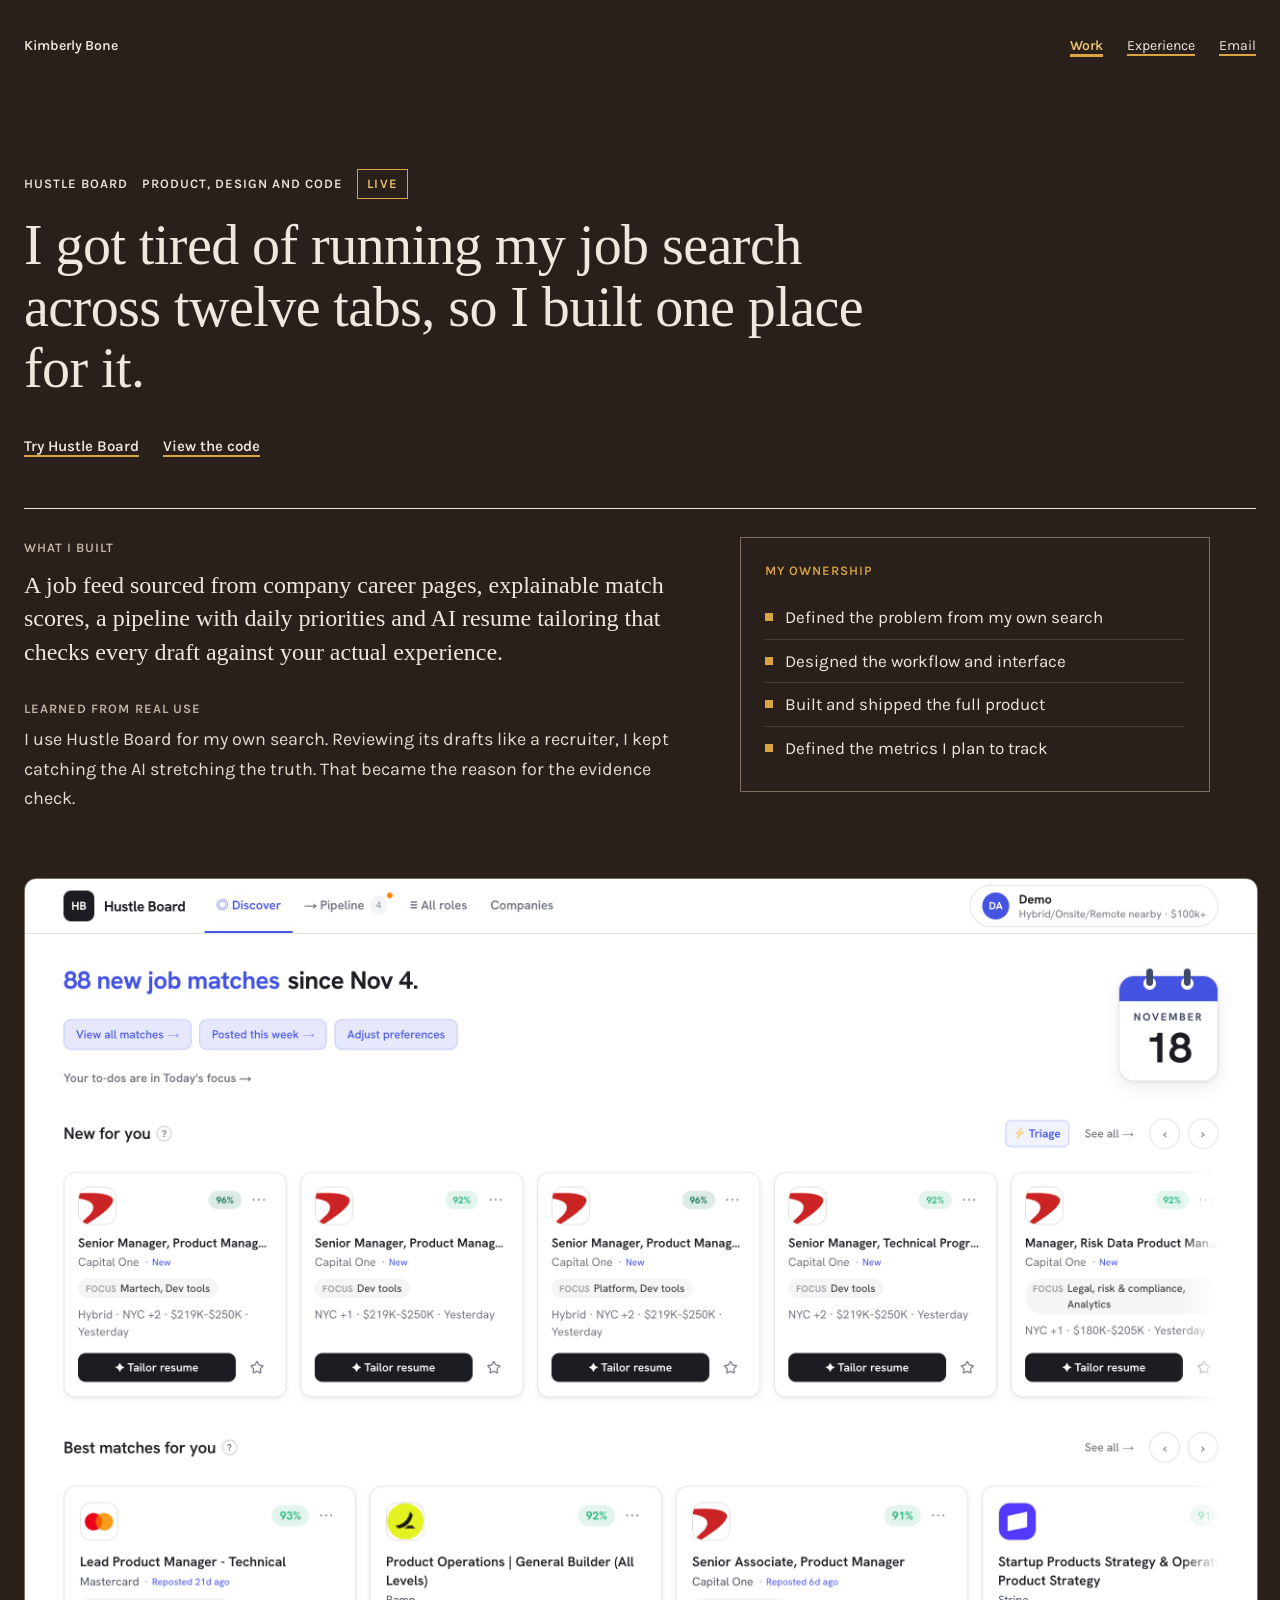
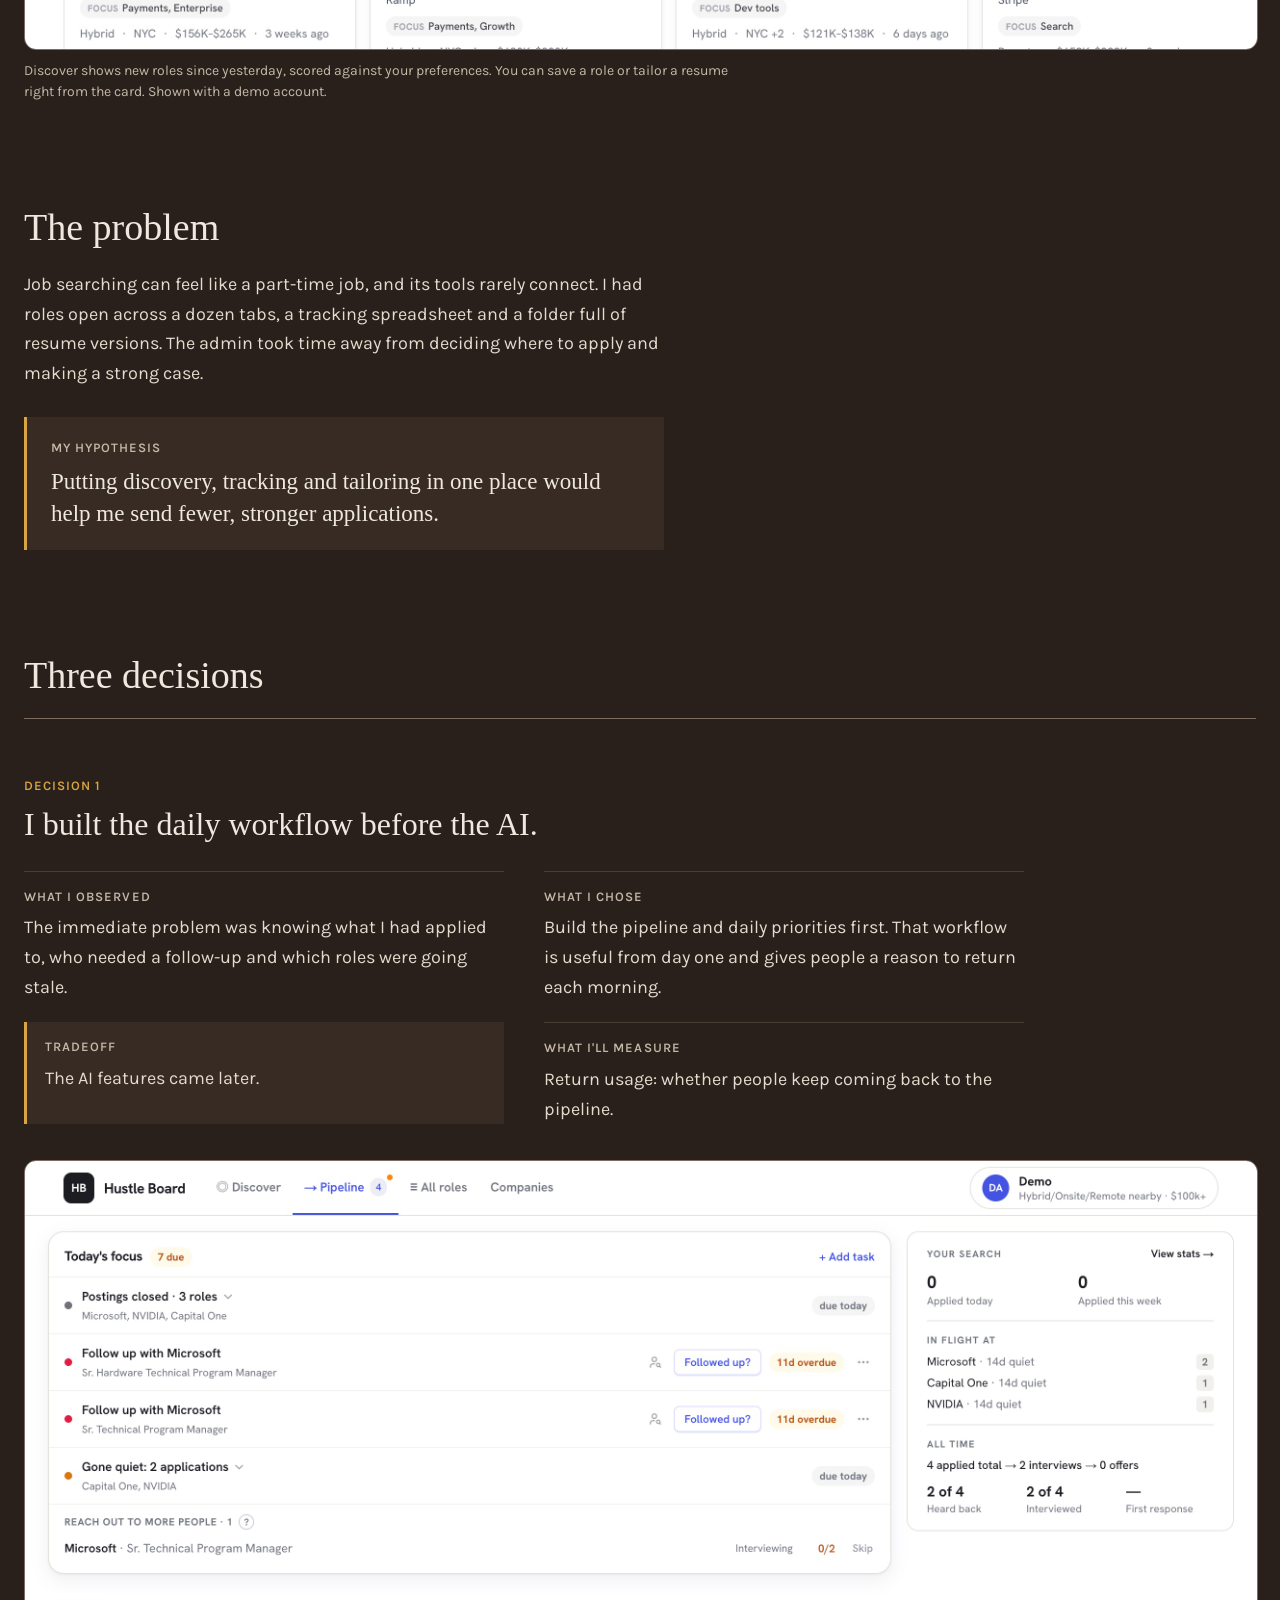
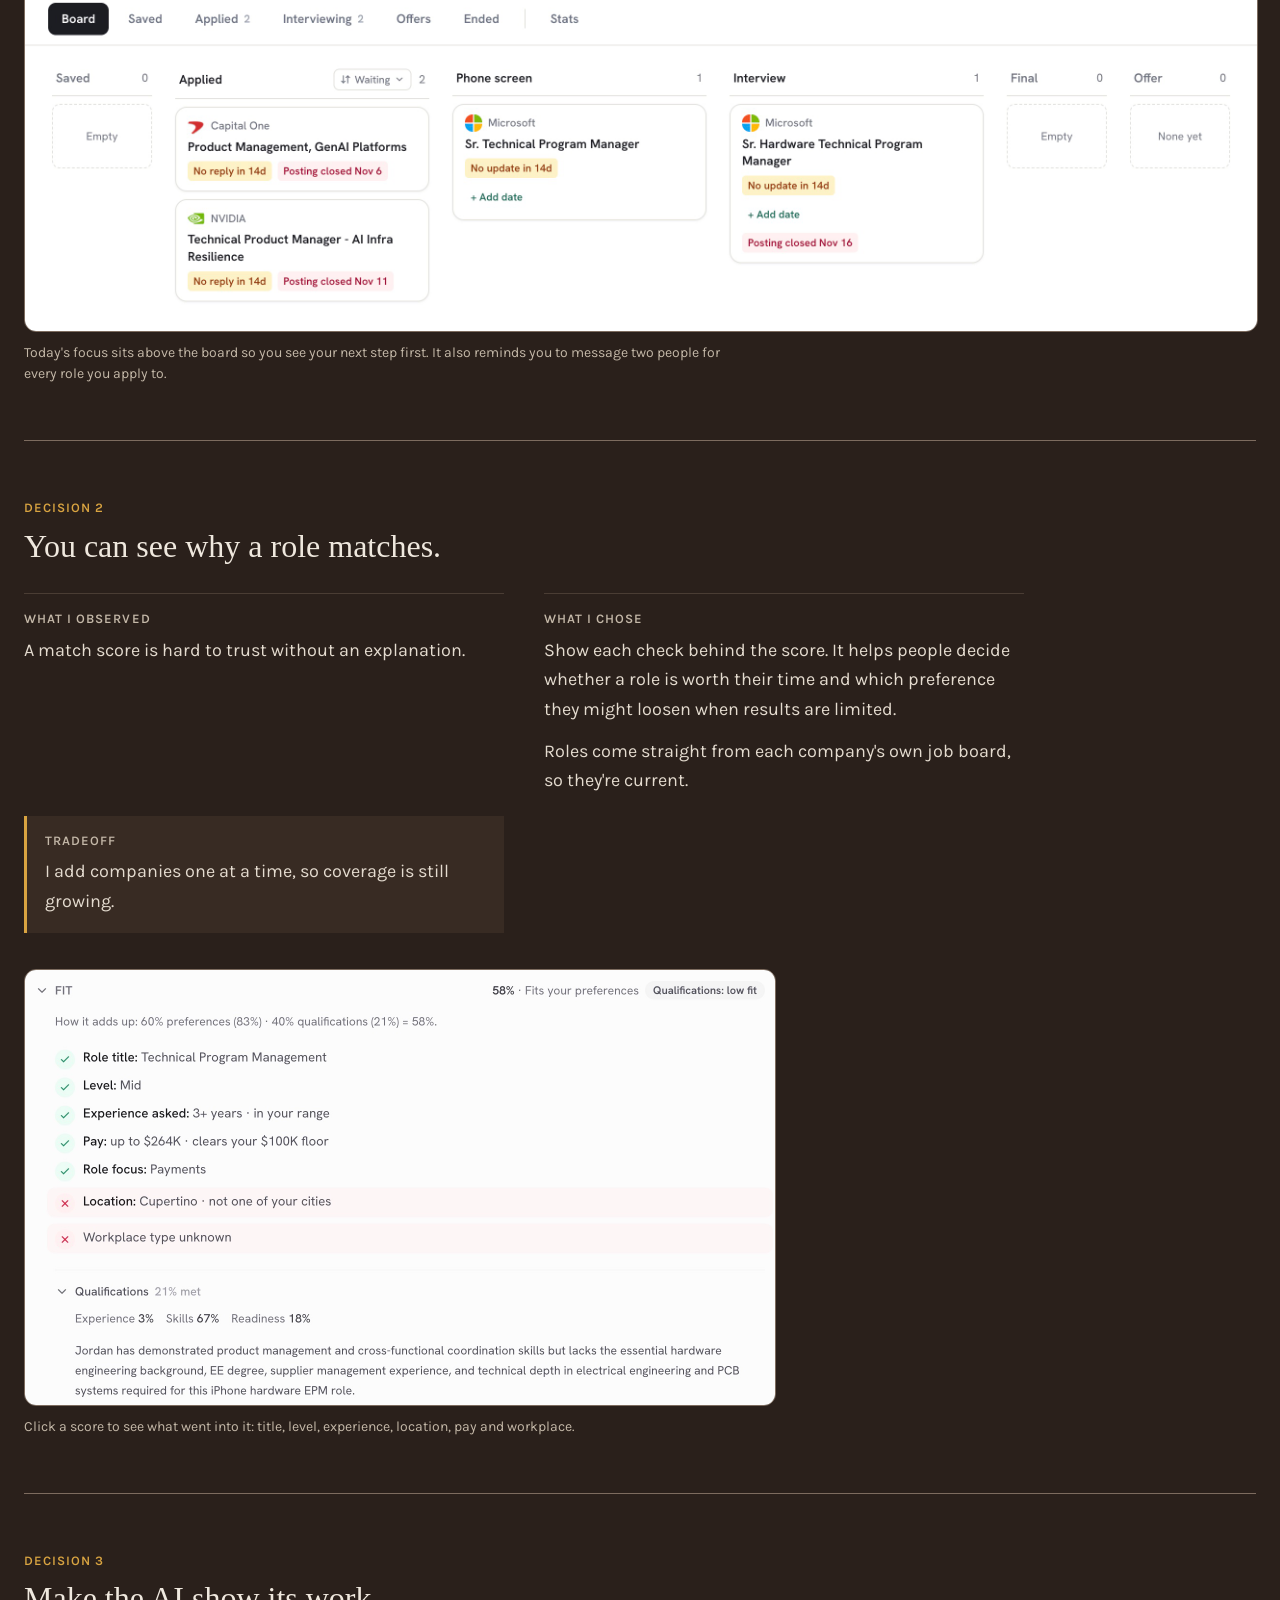
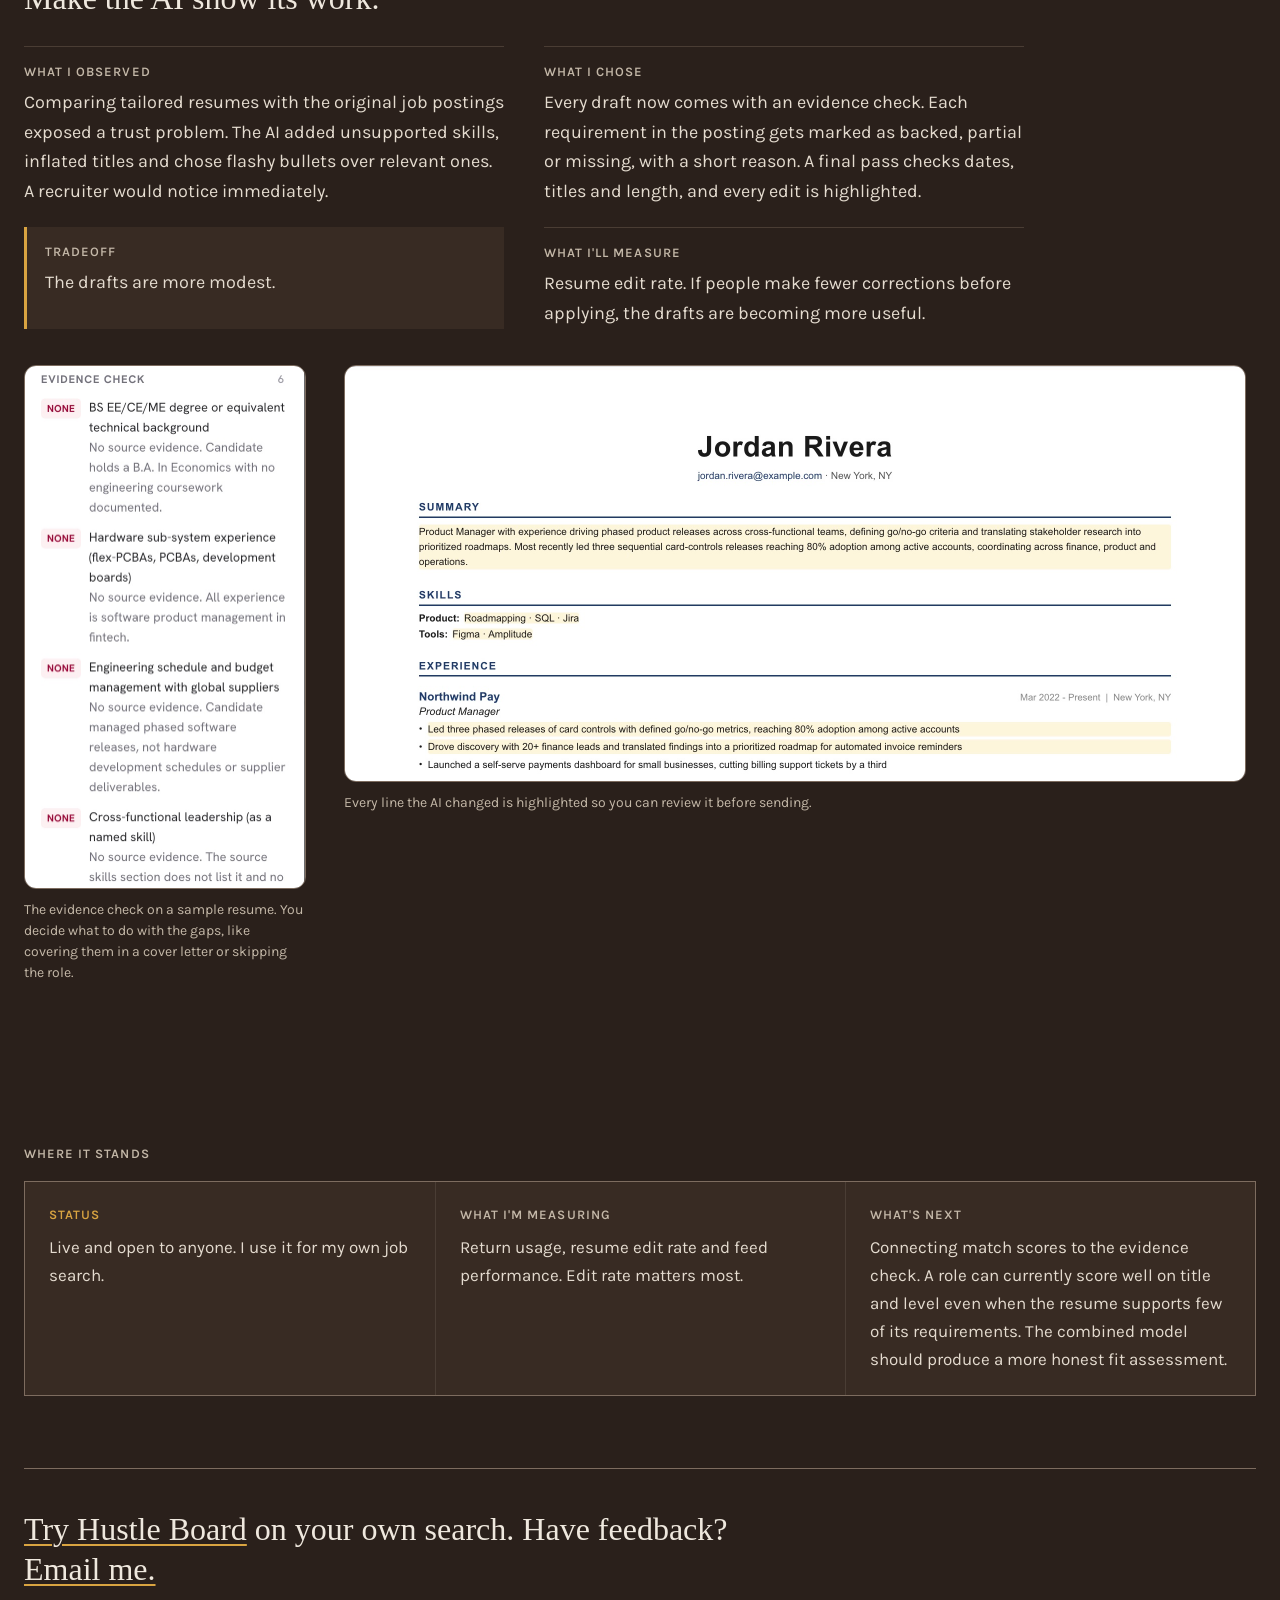
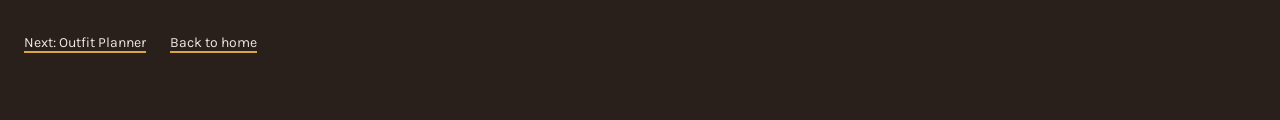
==== hustle-board.html @ 15f3bd3b "Redesign portfolio with product case studies - Rework homepage hero, project cards and Experience se" ====
<!doctype html>
<html lang="en">
<head>
<meta charset="utf-8">
<meta name="viewport" content="width=device-width, initial-scale=1">
<title>Hustle Board</title>
<meta name="description" content="Hustle Board case study by Kimberly Bone, a software engineer moving into product, based in New York.">
<link rel="preconnect" href="https://fonts.googleapis.com">
<link href="https://fonts.googleapis.com/css2?family=Karla:wght@400;500;600&amp;display=swap" rel="stylesheet">
<link rel="stylesheet" href="case-study.css">
</head>
<body>
<div class="page">

<header class="wrap site-header">
<a href="index.html" class="brand">Kimberly Bone</a>
<nav aria-label="Primary" class="primary-nav">
<a href="index.html#work-h" aria-current="true">Work</a>
<a href="index.html#experience">Experience</a>
<a href="mailto:bone.kimberlyd@gmail.com">Email</a>
</nav>
</header>

<section class="wrap hero">
<p class="eyebrow"><span>Hustle Board</span><span>Product, design and code</span><span class="status-tag">Live</span></p>
<h1>I got tired of running my job search across twelve tabs, so I built one place for it.</h1>
<p class="hero-links"><a href="https://hustleboard.vercel.app">Try Hustle Board</a><a href="https://github.com/kimberlybone/job-tracker">View the code</a></p>
</section>

<section aria-label="At a glance" class="wrap">
<div class="glance">
<div class="glance-main">
<h2 class="label">What I built</h2>
<p class="glance-lead">A job feed sourced from company career pages, explainable match scores, a pipeline with daily priorities and AI resume tailoring that checks every draft against your actual experience.</p>
<div class="glance-note">
<h2 class="label">Learned from real use</h2>
<p>I use Hustle Board for my own search. Reviewing its drafts like a recruiter, I kept catching the AI stretching the truth. That became the reason for the evidence check.</p>
</div>
</div>
<div class="ownership">
<h2 class="label">My ownership</h2>
<ul>
<li>Defined the problem from my own search</li>
<li>Designed the workflow and interface</li>
<li>Built and shipped the full product</li>
<li>Defined the metrics I plan to track</li>
</ul>
</div>
</div>
</section>

<figure class="wrap hero-shot">
<img src="images/hb-discover-2x.jpg" width="1280" alt="Discover feed showing new job matches with match scores and a Tailor resume button on each card">
<figcaption>Discover shows new roles since yesterday, scored against your preferences. You can save a role or tailor a resume right from the card. Shown with a demo account.</figcaption>
</figure>

<section aria-labelledby="problem-h" class="wrap section">
<div class="measure">
<h2 id="problem-h">The problem</h2>
<p>Job searching can feel like a part-time job, and its tools rarely connect. I had roles open across a dozen tabs, a tracking spreadsheet and a folder full of resume versions. The admin took time away from deciding where to apply and making a strong case.</p>
</div>
<div class="callout">
<h3 class="label">My hypothesis</h3>
<p>Putting discovery, tracking and tailoring in one place would help me send fewer, stronger applications.</p>
</div>
</section>

<section aria-labelledby="decisions-h" class="wrap section">
<h2 id="decisions-h">Three decisions</h2>

<article class="decision">
<p class="label">Decision 1</p>
<h3>I built the daily workflow before the AI.</h3>
<dl class="facts">
<div><dt>What I observed</dt><dd>The immediate problem was knowing what I had applied to, who needed a follow-up and which roles were going stale.</dd></div>
<div><dt>What I chose</dt><dd>Build the pipeline and daily priorities first. That workflow is useful from day one and gives people a reason to return each morning.</dd></div>
<div class="tradeoff"><dt>Tradeoff</dt><dd>The AI features came later.</dd></div>
<div><dt>What I'll measure</dt><dd>Return usage: whether people keep coming back to the pipeline.</dd></div>
</dl>
<div class="figures">
<figure class="wide">
<img src="images/hb-pipeline-2x.jpg" width="1280" alt="Pipeline with today's focus, people to reach out to and roles by stage">
<figcaption>Today's focus sits above the board so you see your next step first. It also reminds you to message two people for every role you apply to.</figcaption>
</figure>
</div>
</article>

<article class="decision">
<p class="label">Decision 2</p>
<h3>You can see why a role matches.</h3>
<dl class="facts">
<div><dt>What I observed</dt><dd>A match score is hard to trust without an explanation.</dd></div>
<div><dt>What I chose</dt><dd>Show each check behind the score. It helps people decide whether a role is worth their time and which preference they might loosen when results are limited.</dd><dd>Roles come straight from each company's own job board, so they're current.</dd></div>
<div class="tradeoff"><dt>Tradeoff</dt><dd>I add companies one at a time, so coverage is still growing.</dd></div>
</dl>
<div class="figures">
<figure class="wide">
<img src="images/hb-fit-2x.jpg" width="750" alt="A role's Fit section listing each check behind its match score">
<figcaption>Click a score to see what went into it: title, level, experience, location, pay and workplace.</figcaption>
</figure>
</div>
</article>

<article class="decision">
<p class="label">Decision 3</p>
<h3>Make the AI show its work.</h3>
<dl class="facts">
<div><dt>What I observed</dt><dd>Comparing tailored resumes with the original job postings exposed a trust problem. The AI added unsupported skills, inflated titles and chose flashy bullets over relevant ones. A recruiter would notice immediately.</dd></div>
<div><dt>What I chose</dt><dd>Every draft now comes with an evidence check. Each requirement in the posting gets marked as backed, partial or missing, with a short reason. A final pass checks dates, titles and length, and every edit is highlighted.</dd></div>
<div class="tradeoff"><dt>Tradeoff</dt><dd>The drafts are more modest.</dd></div>
<div><dt>What I'll measure</dt><dd>Resume edit rate. If people make fewer corrections before applying, the drafts are becoming more useful.</dd></div>
</dl>
<div class="figures">
<figure class="slim" style="flex-basis: 280px">
<img src="images/hb-evidence-2x.jpg" width="280" alt="Tailored draft with keyword coverage and an evidence check marking each job requirement">
<figcaption>The evidence check on a sample resume. You decide what to do with the gaps, like covering them in a cover letter or skipping the role.</figcaption>
</figure>
<figure>
<img src="images/hb-tailored-2x.jpg" width="900" alt="The tailored resume with every changed line highlighted">
<figcaption>Every line the AI changed is highlighted so you can review it before sending.</figcaption>
</figure>
</div>
</article>
</section>

<section aria-labelledby="standing-h" class="wrap">
<h2 id="standing-h" class="label" style="margin-bottom: 16px">Where it stands</h2>
<div class="standing">
<div><h3 class="label label-status">Status</h3><p>Live and open to anyone. I use it for my own job search.</p></div>
<div><h3 class="label">What I'm measuring</h3><p>Return usage, resume edit rate and feed performance. Edit rate matters most.</p></div>
<div><h3 class="label">What's next</h3><p>Connecting match scores to the evidence check. A role can currently score well on title and level even when the resume supports few of its requirements. The combined model should produce a more honest fit assessment.</p></div>
</div>
</section>

<footer class="wrap site-footer">
<div class="rule">
<p class="footer-cta"><a href="https://hustleboard.vercel.app">Try Hustle Board</a> on your own search. Have feedback? <a href="mailto:bone.kimberlyd@gmail.com?subject=Hustle%20Board%20feedback">Email me.</a></p>
<p class="footer-links"><a href="outfit-planner.html">Next: Outfit Planner</a><a href="index.html">Back to home</a></p>
</div>
</footer>

</div>
</body>
</html>
---- case-study.css ----
/* Shared styles for the case study pages */
:root{
  --bg:#2A201B; --ink:#EFE8DE; --body:#E4DBCF; --muted:#C4B8A8; --quiet:#9C8E80;
  --gold:#D9A441; --gold-hi:#F0C56E; --line:#7D6C5F; --line-soft:#4A3D34; --tint:#382B23;
  --serif:'Times New Roman', Times, serif; --sans:'Karla', sans-serif;
}
body{margin:0;background:var(--bg)}
a{color:var(--ink);text-decoration-color:var(--gold);text-underline-offset:4px;text-decoration-thickness:2px}
a:hover{color:var(--gold-hi)}
a:focus-visible{outline:2px solid var(--gold-hi);outline-offset:3px}
img{max-width:100%;height:auto;display:block}

.page{background:var(--bg);color:var(--ink);font-family:var(--sans);font-size:18px;line-height:1.65}
.wrap{max-width:1240px;margin:0 auto;padding:0 24px}

/* Header */
.site-header{display:flex;flex-wrap:wrap;gap:4px 24px;justify-content:space-between;padding-top:24px;font-size:14px}
.brand{text-decoration:none;font-weight:600;padding:10px 0}
.primary-nav{display:flex;flex-wrap:wrap;gap:4px 24px}
.primary-nav a{padding:10px 0}
.primary-nav a[aria-current]{color:var(--gold-hi);font-weight:600;text-decoration-thickness:3px}

/* Hero */
.hero{padding-top:clamp(56px,8vw,104px);padding-bottom:40px}
.eyebrow{margin:0;font-size:13px;font-weight:600;letter-spacing:.08em;text-transform:uppercase;display:flex;flex-wrap:wrap;align-items:center;gap:8px 14px}
.status-tag{padding:3px 9px;border:1px solid var(--gold);color:var(--gold-hi)}
.hero h1{margin:16px 0 0;font-family:var(--serif);font-weight:400;font-size:clamp(34px,6vw,56px);line-height:1.1;letter-spacing:-.01em;max-width:900px}
.hero-links{margin:24px 0 0;display:flex;flex-wrap:wrap;gap:4px 24px;font-size:15px;font-weight:600}
.hero-links a{padding:10px 0}

/* Labels */
.label{margin:0;font-size:13px;font-weight:600;letter-spacing:.08em;text-transform:uppercase;color:var(--muted)}
/* Gold is reserved for status, ownership and decision labels */
.ownership .label,.decision > .label,.standing .label-status{color:var(--gold)}

/* At a glance */
.glance{display:flex;flex-wrap:wrap;gap:32px 56px;border-top:1px solid var(--ink);padding-top:28px;margin-bottom:64px}
.glance-main{flex:3 1 440px;min-width:0;max-width:660px}
.glance-lead{margin:10px 0 0;font-family:var(--serif);font-size:24px;line-height:1.4}
.glance-note{margin:28px 0 0}
.glance-note p{margin:6px 0 0;color:var(--body)}
.ownership{flex:2 1 280px;min-width:0;max-width:420px;align-self:flex-start;padding:22px 24px;border:1px solid var(--line)}
.ownership ul{margin:14px 0 0;padding:0;list-style:none}
.ownership li{position:relative;padding:9px 0 9px 20px;border-top:1px solid var(--line-soft);font-size:17px;line-height:1.45}
.ownership li:first-child{border-top:0}
.ownership li::before{content:"";position:absolute;left:0;top:17px;width:8px;height:8px;background:var(--gold)}
.ownership-note{margin:14px 0 0;font-size:15px;color:var(--muted)}

/* Figures */
figure{margin:0}
figure img{border:1px solid var(--line);border-radius:12px}
figcaption{margin-top:10px;font-size:14px;line-height:1.5;color:var(--muted);max-width:720px}
.hero-shot{margin-bottom:104px}
.figures{display:flex;flex-wrap:wrap;gap:28px 40px;align-items:flex-start;margin-top:36px}
.figures figure{flex:1 1 320px;min-width:0}
.figures .narrow{flex:0 1 480px}
.figures .slim{flex:0 1 260px}
.figures .wide{flex:1 1 100%}

/* Sections */
.section{padding-bottom:104px}
.section h2{margin:0 0 20px;font-family:var(--serif);font-weight:400;font-size:clamp(30px,4vw,38px);line-height:1.15}
.measure{max-width:640px}
.measure p{margin:0 0 16px;color:var(--body)}
.callout{margin:28px 0 0;padding:20px 24px;max-width:640px;box-sizing:border-box;background:var(--tint);border-left:3px solid var(--gold)}
.callout p{margin:8px 0 0;font-family:var(--serif);font-size:23px;line-height:1.4;color:var(--ink)}

/* Decision cards */
.decision{padding:56px 0;border-top:1px solid var(--line)}
.decision h3{margin:8px 0 0;font-family:var(--serif);font-weight:400;font-size:clamp(26px,3vw,32px);line-height:1.2;max-width:760px}
.facts{display:grid;grid-template-columns:1fr;gap:20px 40px;margin:28px 0 0;max-width:1000px}
@media (min-width:760px){.facts{grid-template-columns:repeat(2,1fr)}}
.facts > div{padding-top:14px;border-top:1px solid var(--line-soft)}
.facts dt{font-size:13px;font-weight:600;letter-spacing:.08em;text-transform:uppercase;color:var(--muted)}
.facts dd{margin:6px 0 0;color:var(--body)}
.facts dd + dd{margin-top:12px}
.facts .tradeoff{padding:14px 18px 16px;border-top:0;border-left:3px solid var(--gold);background:var(--tint)}

/* Workstreams (Sister) */
.workstream{display:flex;flex-wrap:wrap;gap:20px 56px;padding:48px 0;border-top:1px solid var(--line)}
.workstream-head{flex:0 0 280px;min-width:0}
.workstream h3{margin:0;font-family:var(--serif);font-weight:400;font-size:28px;line-height:1.2}
.workstream .status-tag{display:inline-block;margin-top:12px;font-size:12px;font-weight:600;letter-spacing:.08em;text-transform:uppercase}
.workstream ul{flex:999 1 440px;min-width:0;max-width:640px;margin:0;padding-left:20px;color:var(--body)}
.workstream li{margin-bottom:12px}
.workstream li:last-child{margin-bottom:0}

/* Where it stands */
.standing{display:grid;grid-template-columns:1fr;border:1px solid var(--line);background:var(--tint)}
.standing > div{padding:22px 24px;border-top:1px solid var(--line-soft)}
.standing > div:first-child{border-top:0}
@media (min-width:860px){
  .standing{grid-template-columns:repeat(3,1fr)}
  .standing > div{border-top:0;border-left:1px solid var(--line-soft)}
  .standing > div:first-child{border-left:0}
}
.standing p{margin:8px 0 0;font-size:17px;color:var(--body)}

/* Footer */
.site-footer{padding-top:72px;padding-bottom:56px}
.site-footer .rule{border-top:1px solid var(--line);padding-top:40px}
.footer-cta{margin:0;font-family:var(--serif);font-size:32px;line-height:1.25;max-width:760px}
.footer-links{margin:32px 0 0;display:flex;flex-wrap:wrap;gap:4px 24px;font-size:14px}
.footer-links a{padding:10px 0}
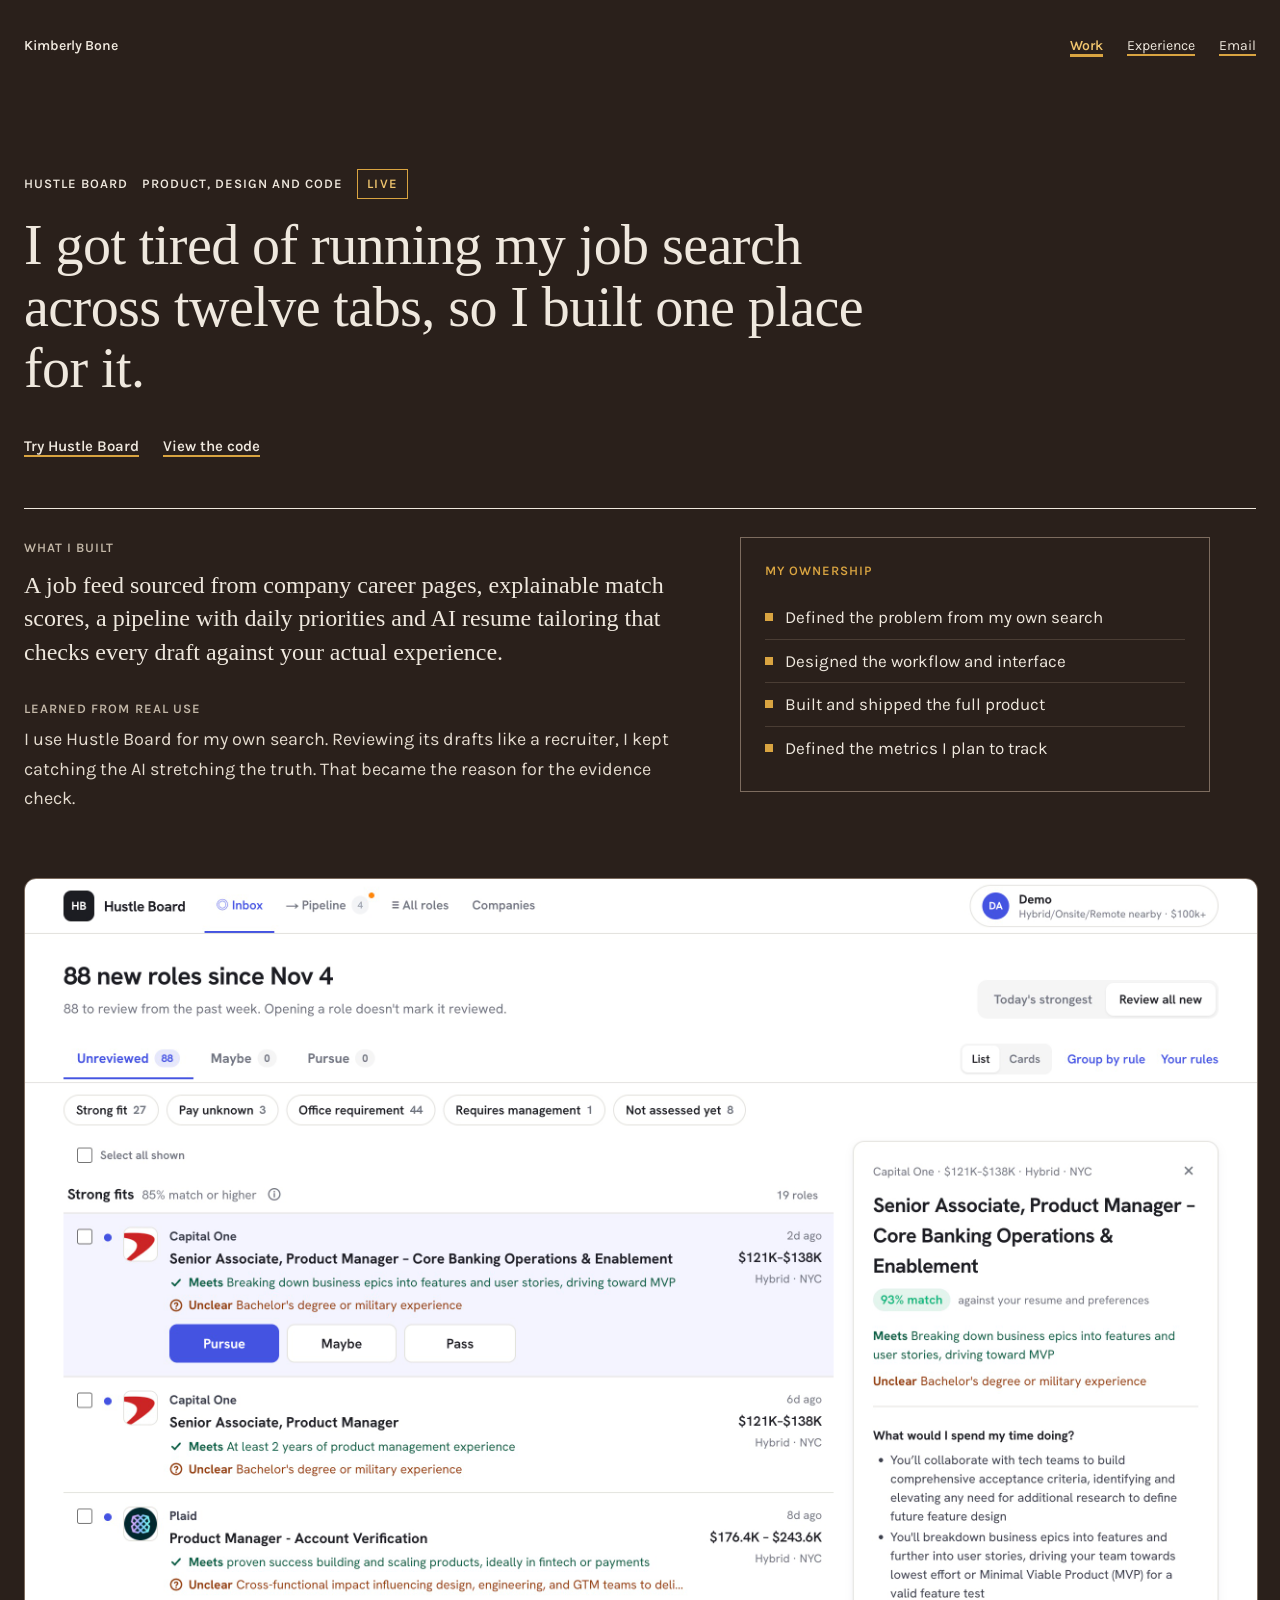
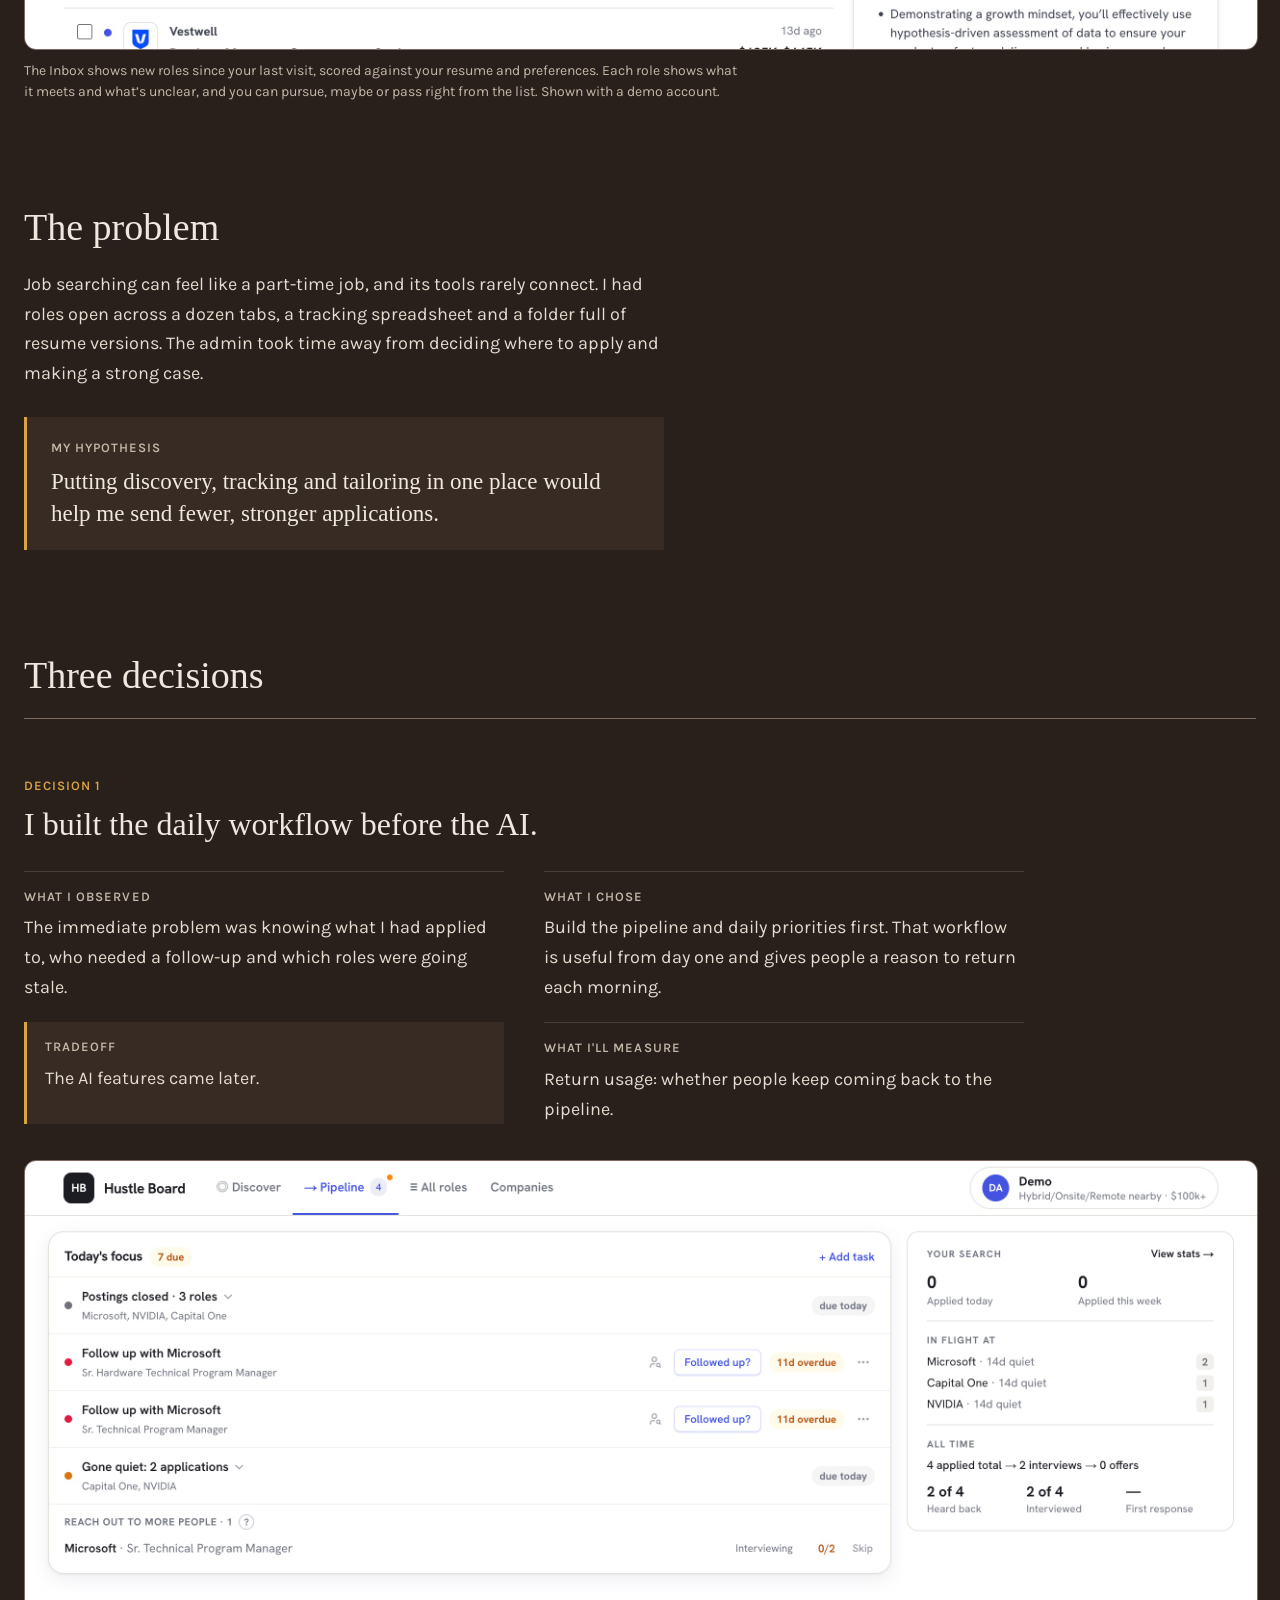
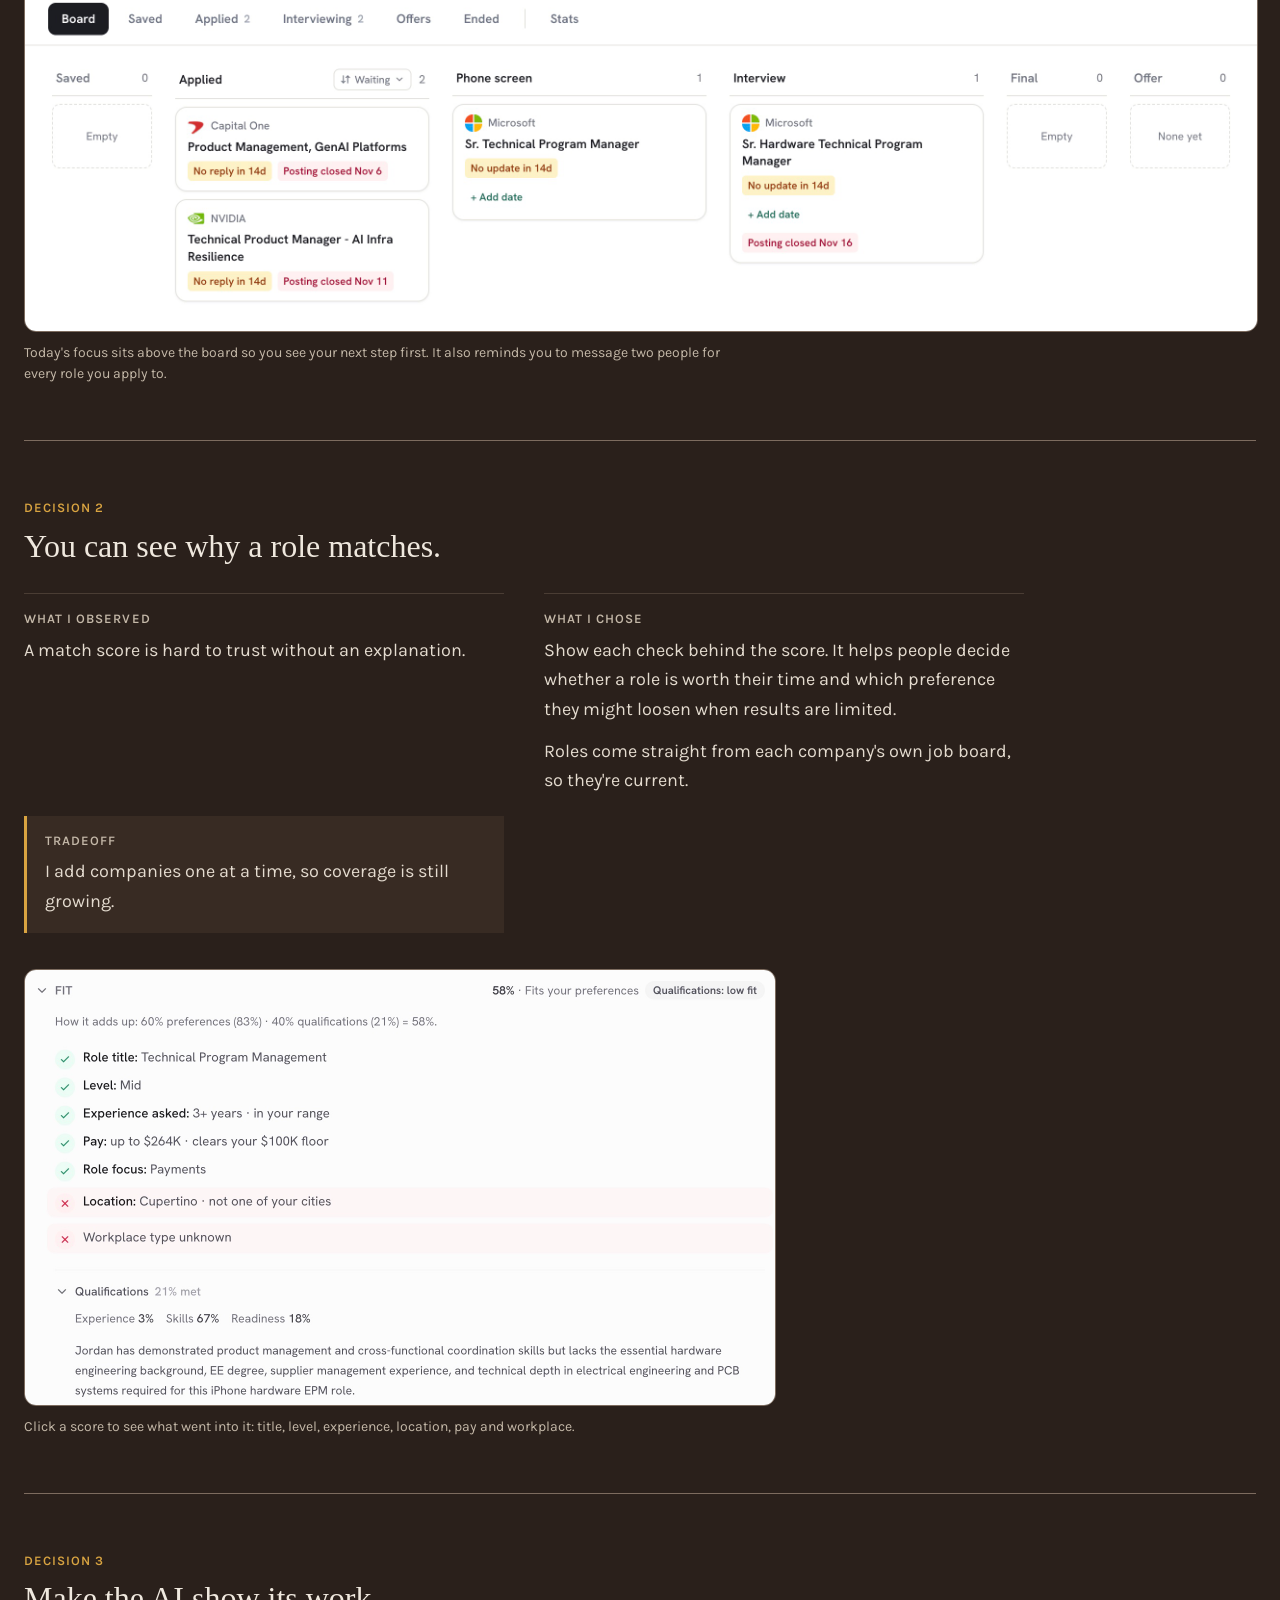
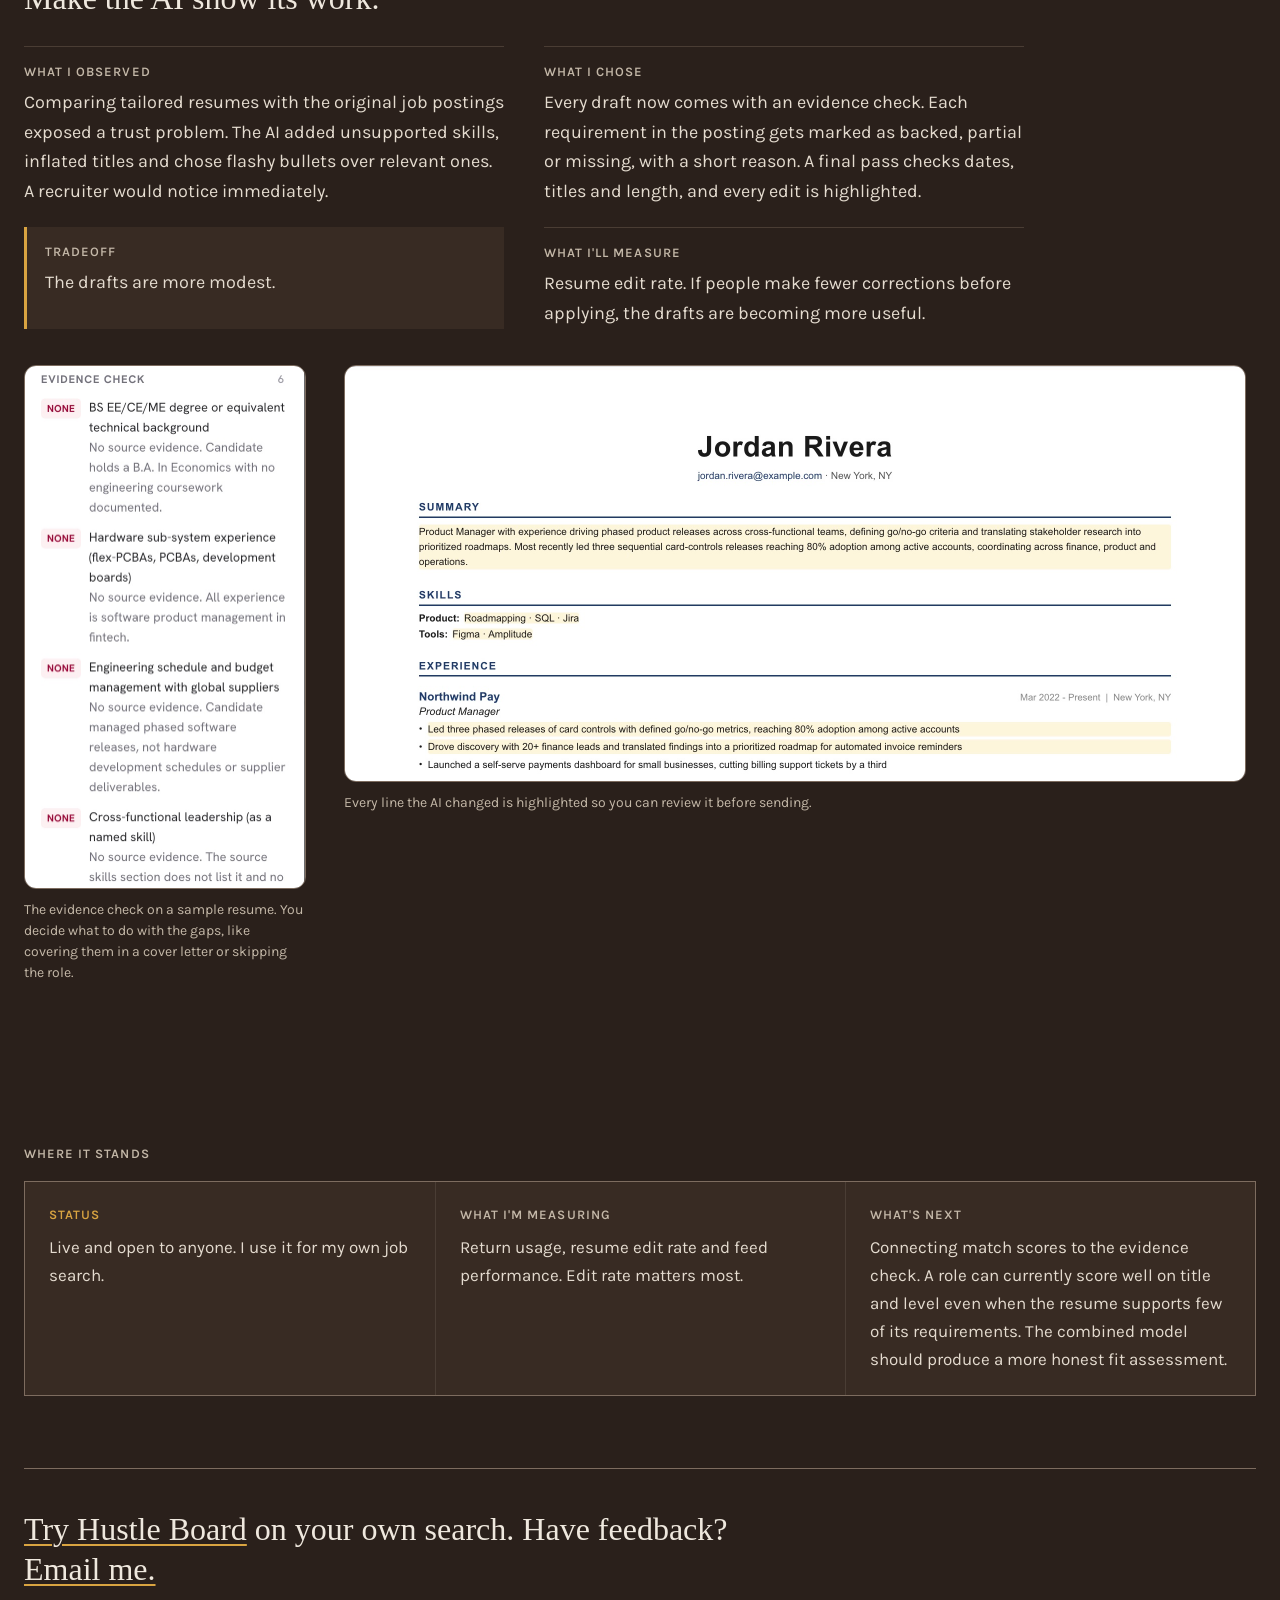
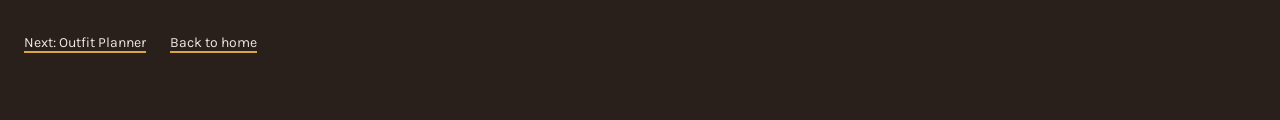
==== commit 0d30f00b: "Update Hustle Board Inbox screenshot and caption" ====
--- a/hustle-board.html
+++ b/hustle-board.html
@@ -50,8 +50,8 @@
 </section>
 
 <figure class="wrap hero-shot">
-<img src="images/hb-discover-2x.jpg" width="1280" alt="Discover feed showing new job matches with match scores and a Tailor resume button on each card">
-<figcaption>Discover shows new roles since yesterday, scored against your preferences. You can save a role or tailor a resume right from the card. Shown with a demo account.</figcaption>
+<img src="images/hb-inbox-2x.jpg" width="1280" alt="Inbox listing new roles since the last visit, each with a match score, what it meets, what is unclear and Pursue, Maybe and Pass buttons">
+<figcaption>The Inbox shows new roles since your last visit, scored against your resume and preferences. Each role shows what it meets and what’s unclear, and you can pursue, maybe or pass right from the list. Shown with a demo account.</figcaption>
 </figure>
 
 <section aria-labelledby="problem-h" class="wrap section">
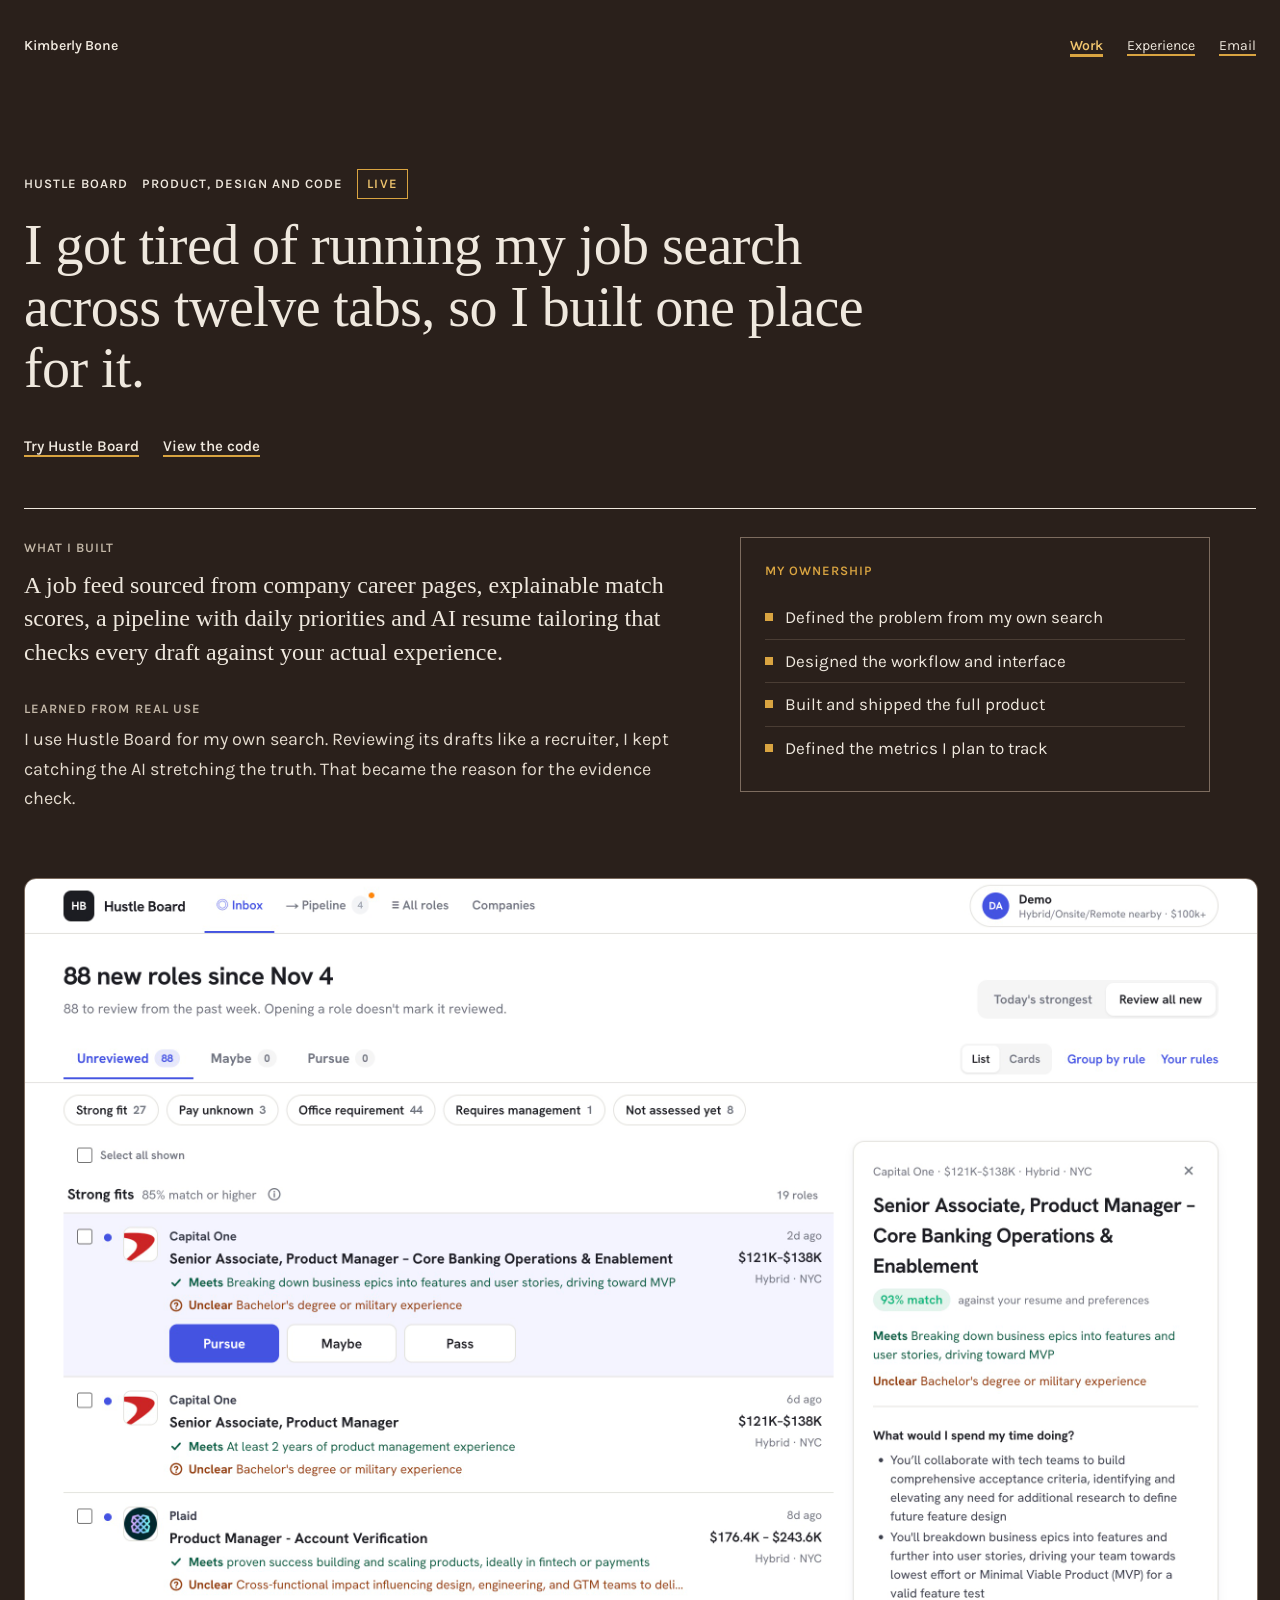
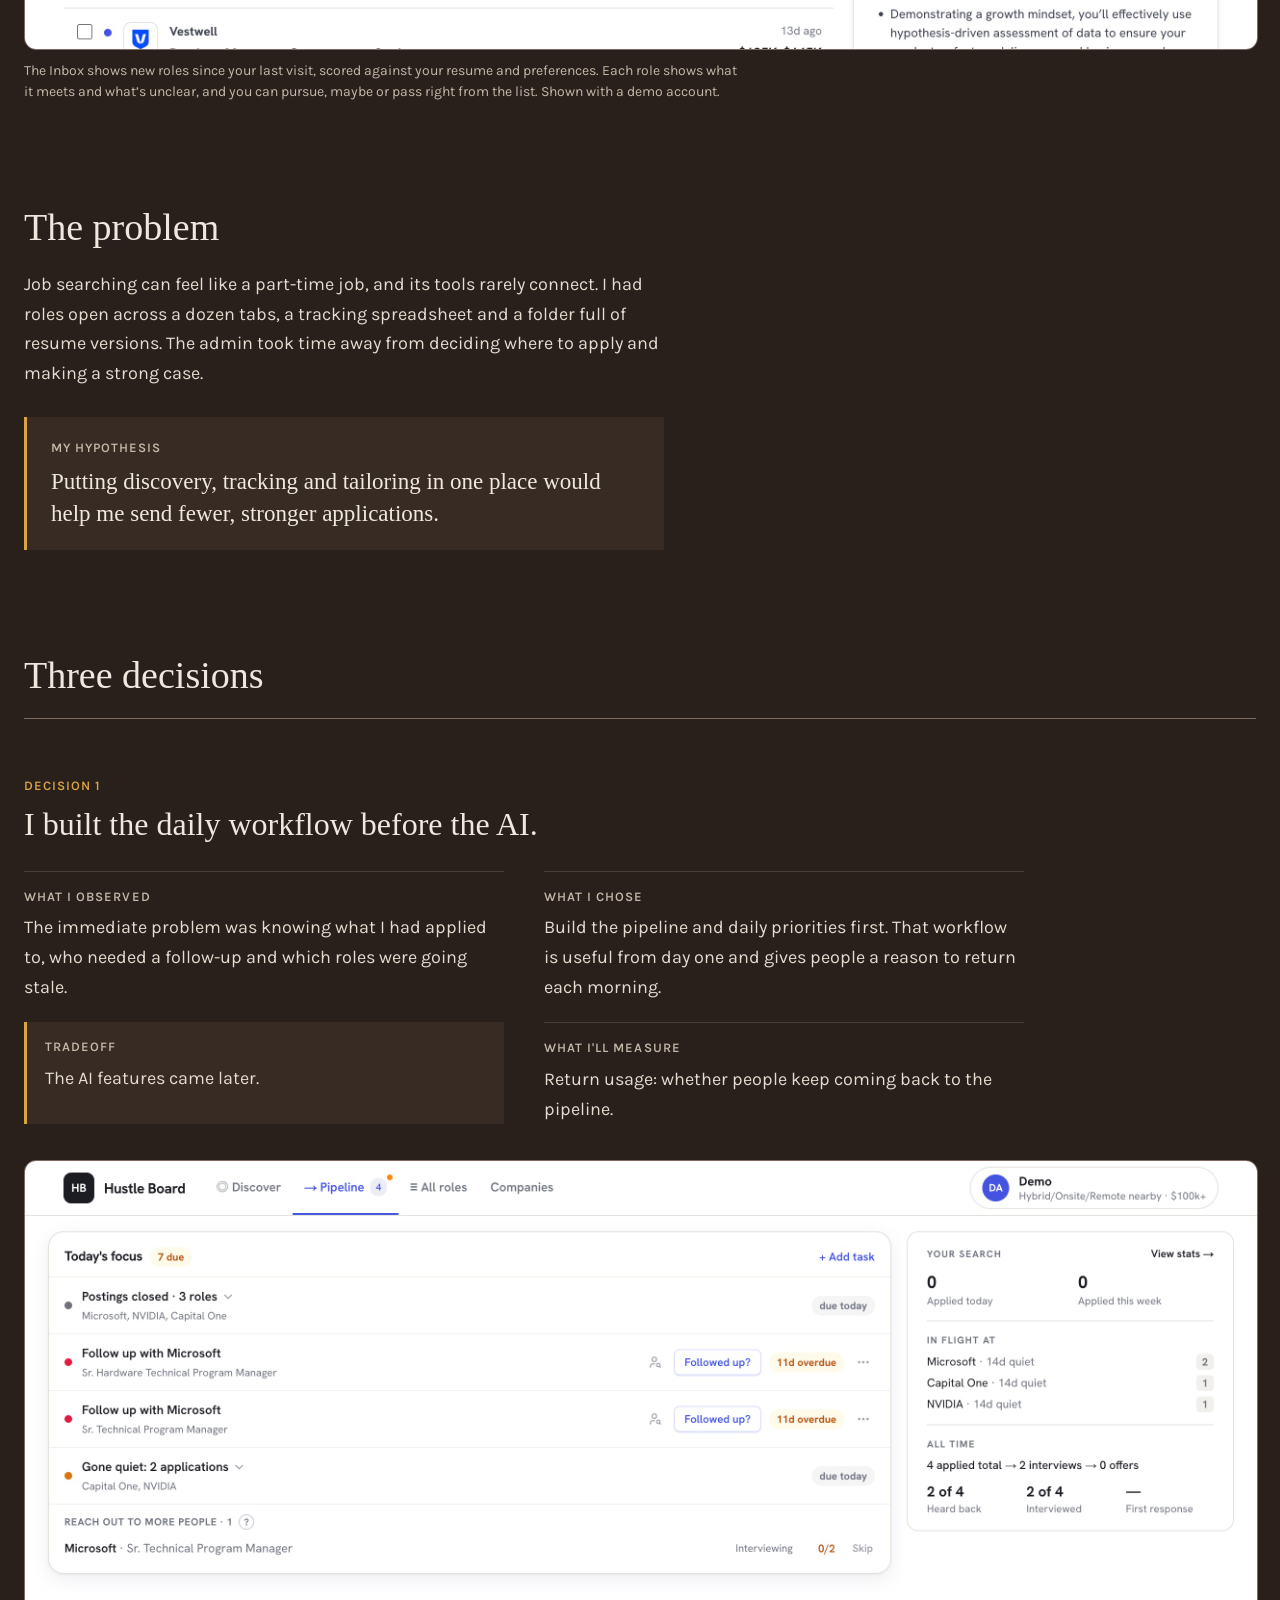
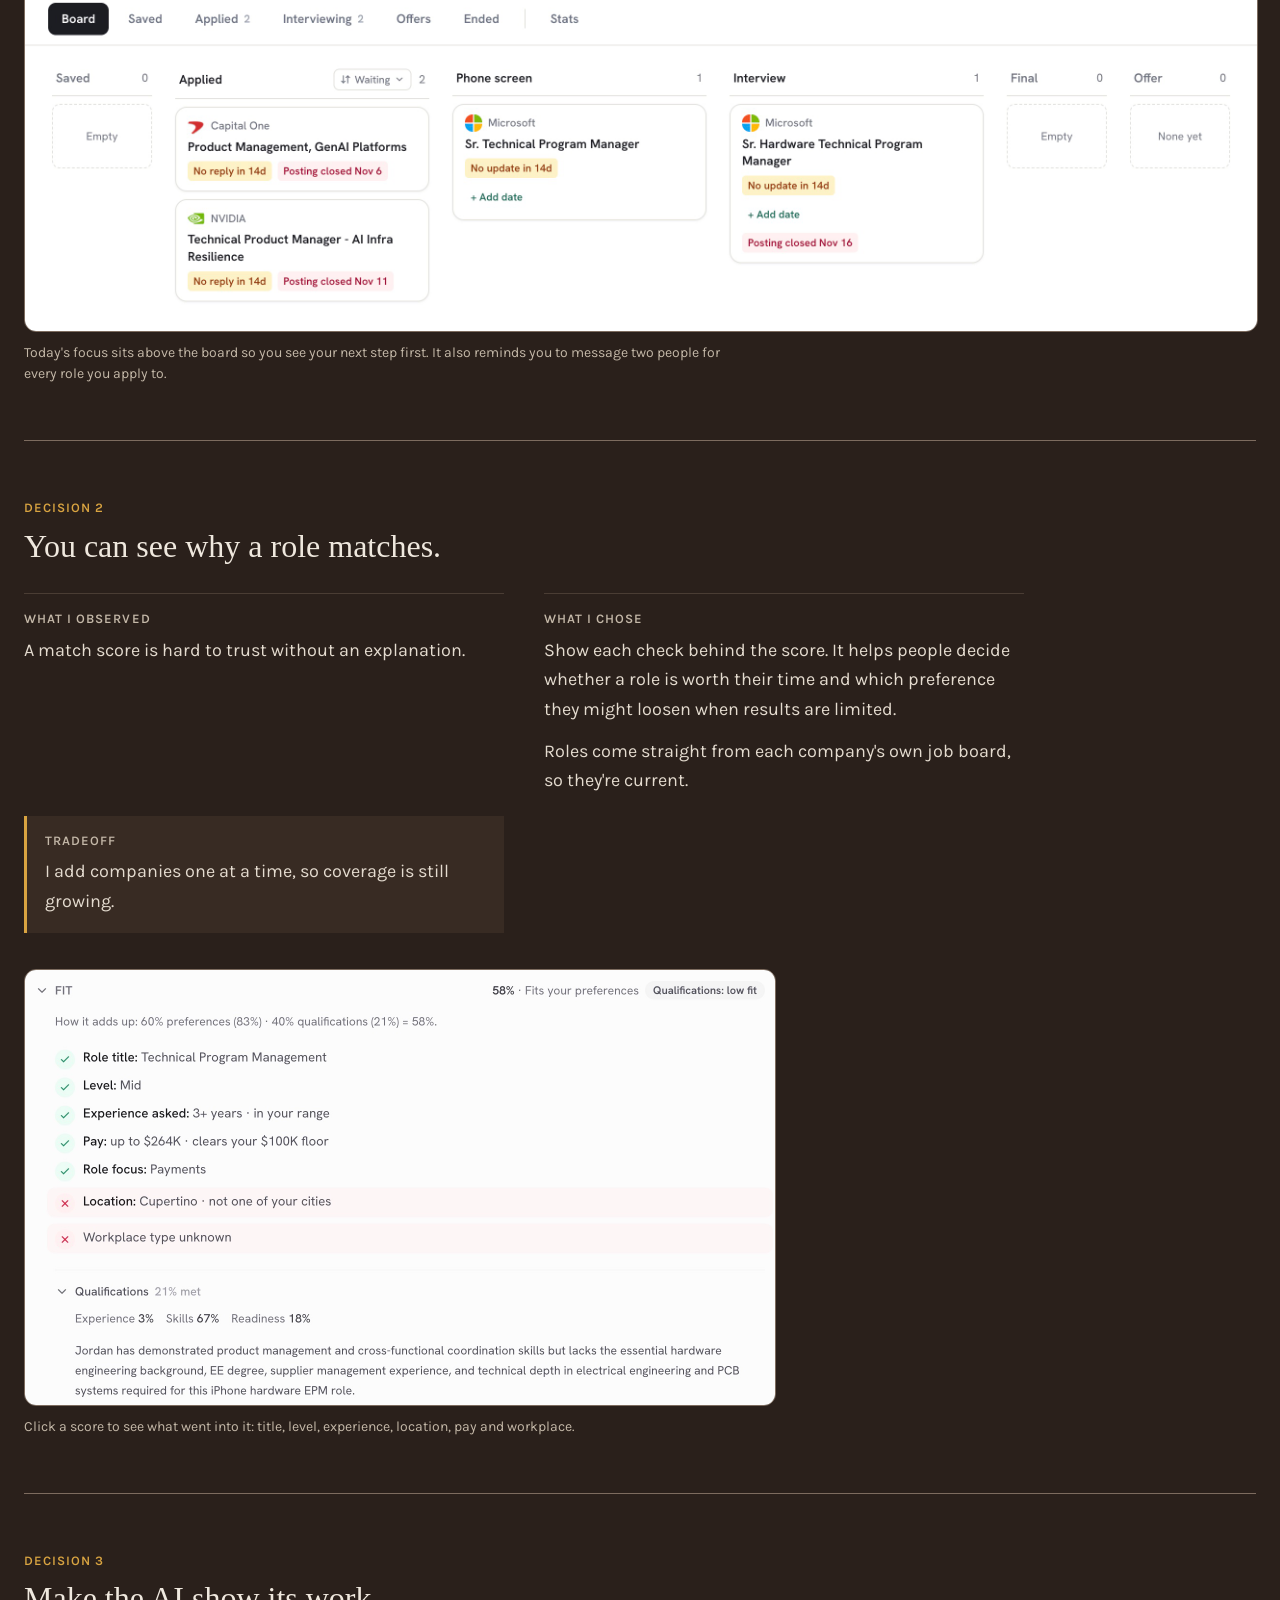
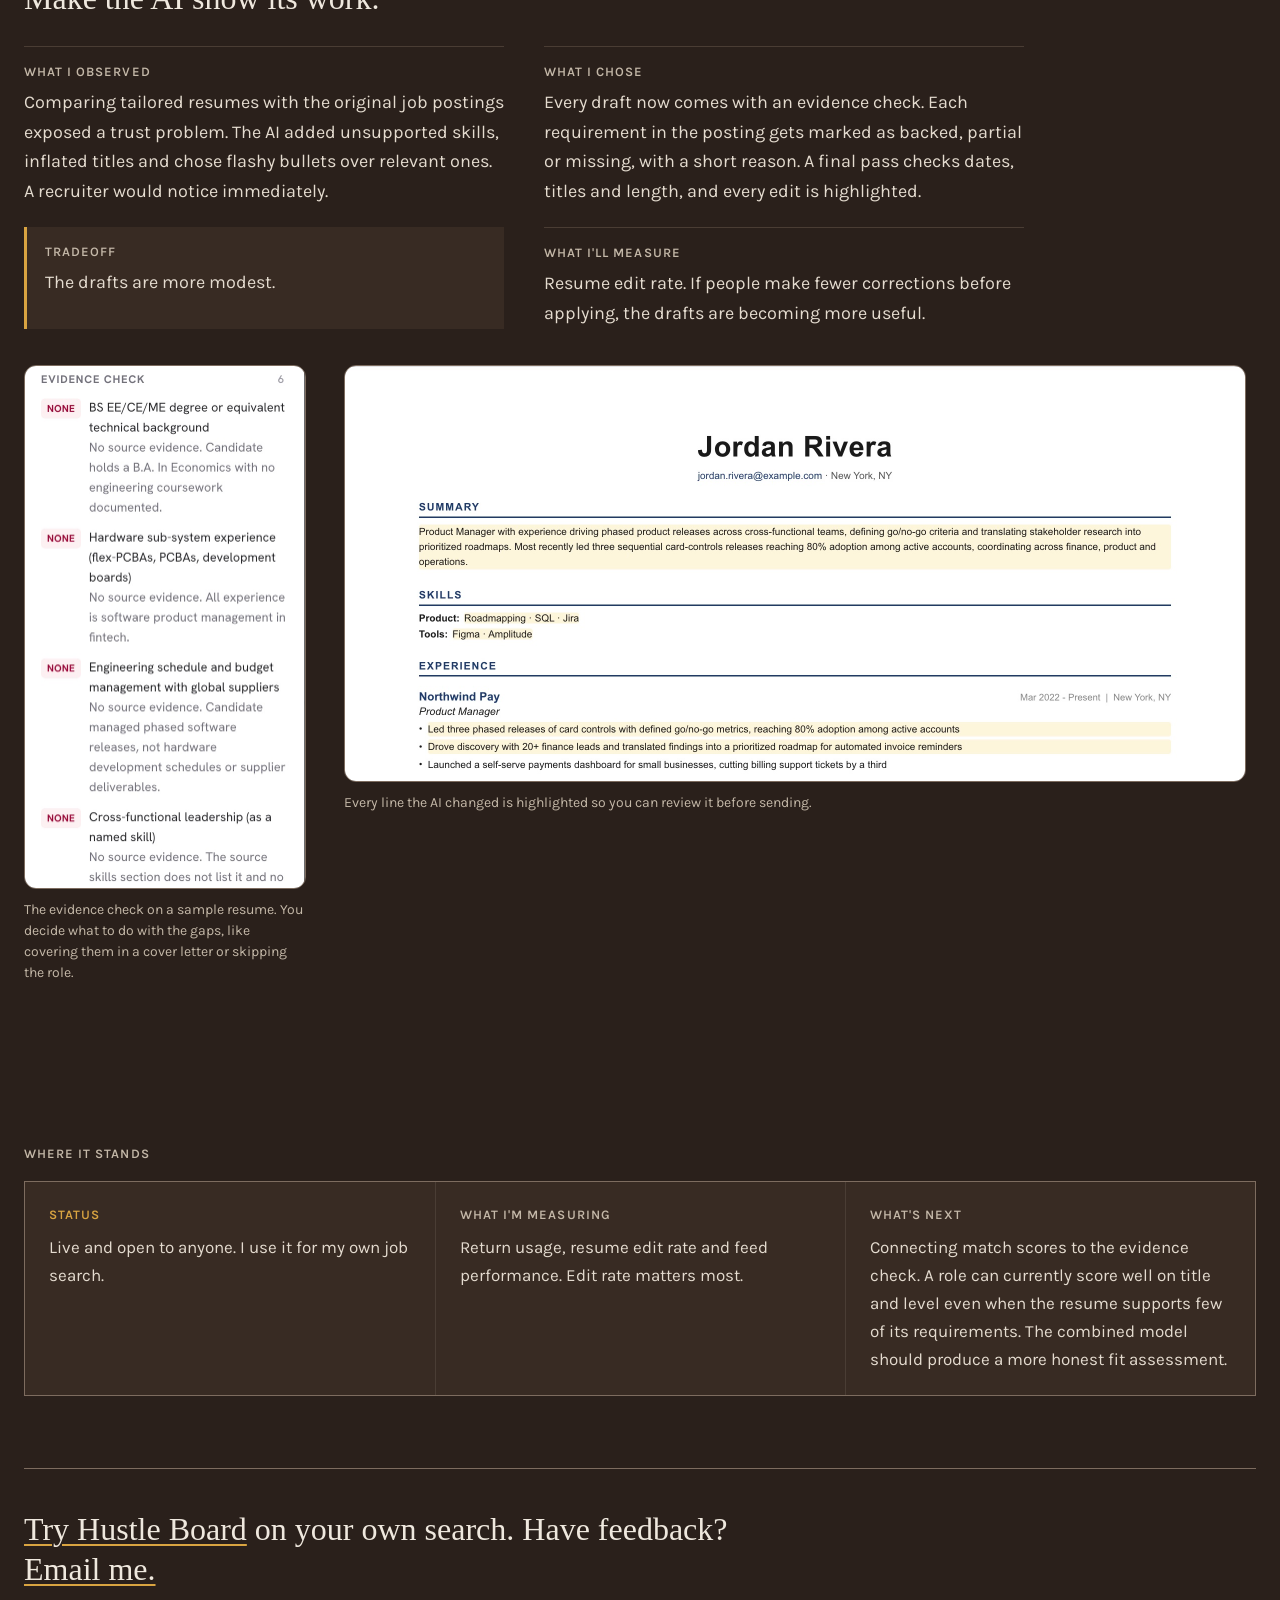
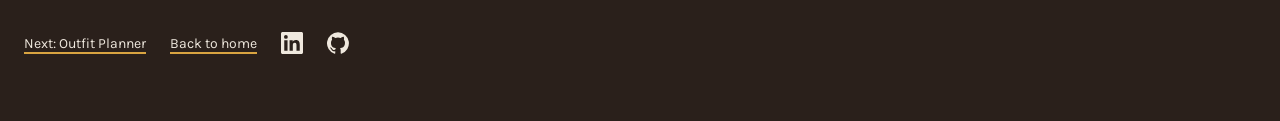
==== commit c8599e7c: "Add GitHub and LinkedIn logos to case study footers" ====
--- a/hustle-board.html
+++ b/hustle-board.html
@@ -135,7 +135,7 @@
 <footer class="wrap site-footer">
 <div class="rule">
 <p class="footer-cta"><a href="https://hustleboard.vercel.app">Try Hustle Board</a> on your own search. Have feedback? <a href="mailto:bone.kimberlyd@gmail.com?subject=Hustle%20Board%20feedback">Email me.</a></p>
-<p class="footer-links"><a href="outfit-planner.html">Next: Outfit Planner</a><a href="index.html">Back to home</a></p>
+<p class="footer-links"><a href="outfit-planner.html">Next: Outfit Planner</a><a href="index.html">Back to home</a><a href="https://linkedin.com/in/kimberly-bone" class="social-link" aria-label="LinkedIn"><svg viewBox="0 0 24 24" width="22" height="22" aria-hidden="true" focusable="false"><path fill="currentColor" d="M20.45 20.45h-3.56v-5.57c0-1.33-.02-3.04-1.85-3.04-1.85 0-2.14 1.45-2.14 2.94v5.67H9.35V9h3.41v1.56h.05c.48-.9 1.64-1.85 3.37-1.85 3.6 0 4.27 2.37 4.27 5.46v6.28zM5.34 7.43a2.06 2.06 0 1 1 0-4.13 2.06 2.06 0 0 1 0 4.13zM7.12 20.45H3.56V9h3.56v11.45zM22.22 0H1.77C.79 0 0 .77 0 1.73v20.54C0 23.23.79 24 1.77 24h20.45c.98 0 1.78-.77 1.78-1.73V1.73C24 .77 23.2 0 22.22 0z"/></svg></a><a href="https://github.com/kimberlybone" class="social-link" aria-label="GitHub"><svg viewBox="0 0 24 24" width="22" height="22" aria-hidden="true" focusable="false"><path fill="currentColor" d="M12 .3a12 12 0 0 0-3.8 23.38c.6.12.83-.26.83-.57L9 21.07c-3.34.72-4.04-1.61-4.04-1.61-.55-1.39-1.34-1.76-1.34-1.76-1.08-.74.09-.73.09-.73 1.2.09 1.83 1.24 1.83 1.24 1.07 1.83 2.81 1.3 3.5 1 .1-.78.42-1.31.76-1.61-2.67-.3-5.47-1.33-5.47-5.93 0-1.31.47-2.38 1.24-3.22-.14-.3-.54-1.52.1-3.18 0 0 1-.32 3.3 1.23a11.5 11.5 0 0 1 6 0c2.28-1.55 3.29-1.23 3.29-1.23.64 1.66.24 2.88.12 3.18a4.65 4.65 0 0 1 1.23 3.22c0 4.61-2.8 5.63-5.48 5.92.42.36.81 1.1.81 2.22l-.01 3.29c0 .31.2.69.82.57A12 12 0 0 0 12 .3"/></svg></a></p>
 </div>
 </footer>
 
--- a/case-study.css
+++ b/case-study.css
@@ -101,4 +101,7 @@
 .site-footer .rule{border-top:1px solid var(--line);padding-top:40px}
 .footer-cta{margin:0;font-family:var(--serif);font-size:32px;line-height:1.25;max-width:760px}
 .footer-links{margin:32px 0 0;display:flex;flex-wrap:wrap;gap:4px 24px;font-size:14px}
+.footer-links{align-items:center}
 .footer-links a{padding:10px 0}
+.footer-links .social-link{display:inline-flex;flex:0 0 44px;align-items:center;justify-content:center;width:44px;height:44px;margin:0 -11px;padding:0;color:var(--ink)}
+.footer-links .social-link:hover{color:var(--gold-hi)}
